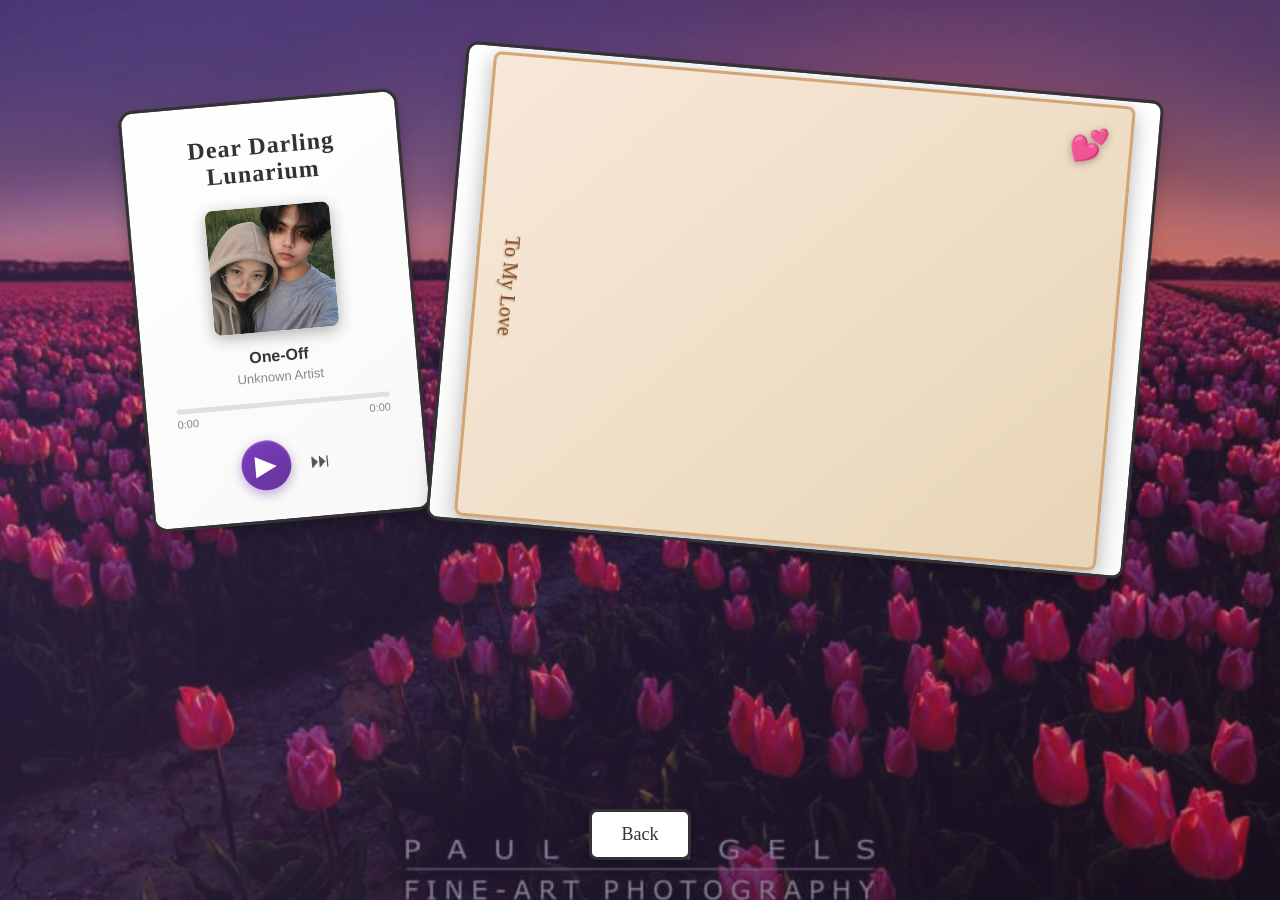
==== alapyu.html @ 800a85b3 "Anniversary" ====
<!DOCTYPE html>
<html lang="en">
<head>
    <meta charset="UTF-8">
    <meta name="viewport" content="width=device-width, initial-scale=1.0">
    <title>Your Letter Gift</title>
    <link rel="stylesheet" href="alapyu.css">
</head>
<body>
    <div class="container">
        <div class="box">
            <h2>Dear Darling Lunarium</h2>
            <div class="music-player">
                <div class="album-art">
                    <img src="image/jamnlee.jpg" alt="Album Art" id="album-art">
                </div>
                <div class="track-info">
                    <h3 id="track-name">Select a song</h3>
                    <p id="artist-name">-</p>
                </div>
                <div class="progress-container" id="progress-container">
                    <div class="progress-bar" id="progress-bar"></div>
                </div>
                <div class="time-info">
                    <span id="current-time">0:00</span>
                    <span id="duration">0:00</span>
                </div>
                <div class="controls">
<button class="control-btn prev-btn" id="prev-btn" style="display: none;">&#9198;</button>
                    <button class="control-btn play-btn" id="play-btn">&#9654;</button>
                    <button class="control-btn next-btn" id="next-btn">&#9197;</button>
                </div>
            </div>
        </div>
<div class="inner-box">
<div class="letter-container" style="display: flex; flex-direction: column; height: 100%;">
                <div class="envelope" id="envelope">
                    <div class="envelope-front">
                        <div class="envelope-seal">💕</div>
                        <div class="envelope-text">To My Love</div>
                    </div>
                </div>
                <h2 class="letter-title">My Dearest Sittie Jamellah,</h2>
                <div class="letter-box">
                    <div class="love-letter">
                        <p>My Dearest Lunarium,</p>
                        <p>     From the moment I first laid eyes on you at Robinsons Supermarket, 
                            I knew there was something incredibly special about you. That day,
                            as our paths crossed among the bustling aisles, a spark ignited 
                            within me ,a connection I couldn't quite comprehend then but have
                            come to cherish deeply.
                        </p>
                        <p>As I reflect on our journey together, I am filled with gratitude for
                            every moment we’ve shared. We've weathered storms, faced our lowest
                            points, and stood by each other when life felt heavy. It was in those 
                            challenging times that I learned the true meaning of love and partnership.
                            You were my strength when I faltered, and your laughter became the light 
                            that guided me through the dark. I will forever be thankful for your 
                            patience and understanding, even when I stumbled in providing the 
                            love and security you deserved.
                        </p>
                        <p>I acknowledge my shortcomings and the pain I’ve caused with my inconsistency
                            and mistakes. I am truly sorry for the times I let you down and for the 
                            hurt my actions brought upon us. Please know that every transgression 
                            has only deepened my desire to be better and to show you just how much
                            you mean to me. You deserve a love that is unwavering, a love that 
                            lifts you, and I am committed to being that man for you.
                        </p>
                        <p>For all the times that I hurt you darling, even those fresh ones where we had our huge fights 
                            and I said things I shouldn't have, I want you to know that I am truly sorry. 
                            I never intended to cause you pain, and it breaks my heart to think of the 
                            hurt I've caused. Please forgive me for my mistakes, and know that I am 
                            committed to learning from them and being a better partner for you.
                        </p>
                        <p>The memories we’ve created together, laughing at silly moments, teasing 
                            each other, and sharing our innermost thoughts, are treasures I hold dear.
                            Those late-night calls filled with laughter and mischief remind me of the
                            incredible bond we share. It’s those moments that make me long for a 
                            future where we can build our dreams together.
                        </p>
                        <p>I fantasize about a life where I can be the man you deserve, where we 
                            can escape to a peaceful place and create a loving home. I dream of 
                            supporting each other as we navigate life's challenges, of traveling
                            the world hand in hand, especially to the breathtaking landscapes 
                            of Switzerland. I can picture us there, surrounded by beauty, creating 
                            memories that will last a lifetime.
                        </p>
                        <p>
                            In every moment we’ve shared, I’ve come to realize that you are the one I want to
                            spend my life with. You are the one who understands me, accepts me, and loves me for who I am. I want to be the one
                            who stands by your side through thick and thin, who supports your dreams, and who loves you unconditionally. 
                            I want to be the one you can rely on, the one you can trust, and the one you can call home. 
                        </p>
                        <p>Darling, you hold my heart in your hands, and I can't bear the thought of 
                            you falling for someone else. I want to be the one you turn to for comfort,
                            for adventure, and for love. Together, let’s strive for the future we 
                            both desire. I believe in us, in our dreams, and in the love we share.
                        </p>
                        <p>With all my love and longing,</p>
                        <p>Reinz Lee, Solace</p>
                    </div>
                </div>
            </div>
        </div>
</div>

    <audio id="audio-player"></audio>

    <footer style="text-align: center; padding: 80px 20px 20px; position: fixed; bottom: 0; left: 0; right: 0; background: transparent; pointer-events: none;">

        <button onclick="window.location.href='present.html'" class="bottom-back-btn" style="pointer-events: auto;">Back</button>
    </footer>
    <script src="alapyu.js"></script>
</body>
</html>
---- alapyu.css ----
* {
  margin: 0;
  padding: 0;
  box-sizing: border-box;
}

body {
  background: linear-gradient(-45deg, #9370DB, #663399, #301934, #9370DB);
  background-size: 400% 400%;
  animation: gradientShift 25s ease infinite;

  font-family: Arial, sans-serif;
  min-height: 100vh;
  overflow-x: hidden;
  overflow-y: auto;
  padding: 20px;
  position: relative;
}

/* Tulips background */
body::before {
  content: "";
  position: fixed;
  inset: 0;
  background-image: url("image/extra.jpg");
  background-size: cover;
  background-position: center;
  opacity: 0.70;
  z-index: -1;
  pointer-events: none;
}


.container {
  animation: slideIn 1s ease-out;
}

@keyframes slideIn {
  from { opacity: 0; transform: translateY(30px); }
  to { opacity: 1; transform: translateY(0); }
}

@keyframes gradientShift {
  0% {
    background-position: 0% 50%;
  }
  50% {
    background-position: 100% 50%;
  }
  100% {
    background-position: 0% 50%;
  }
}

.box {
  border: 3px solid #333;
  padding: 30px;
  border-radius: 15px;
  box-shadow: 0 8px 16px rgba(0,0,0,0.2), 0 2px 4px rgba(0,0,0,0.1);
  background: linear-gradient(145deg, #ffffff, #f8f8f8);
  text-align: center;
  max-width: 280px;
  transform: rotate(-5deg);
}

.box h2 {
  margin: 0 0 15px 0;
  color: #5a3d6a;
  font-size: 20px;
  font-family: 'Brush Script MT', cursive;
  letter-spacing: 1px;
}




.gift-image {
  max-width: 250px;
  height: auto;
  border-radius: 15px;
  margin: 20px 0;
}

.box h2, .inner-box .sample-message, .instruction {
  margin: 0 0 20px 0;
  color: #333;
  font-size: 24px;
  font-family: 'Comic Sans MS', 'Brush Script MT', cursive;
}

.instruction {
  margin-top: 20px;
  color: #666;
  font-size: 16px;
  font-style: italic;
}

.hover-box {
  background-color: #FFF0F5;
  border: 2px solid #FF69B4;
  border-radius: 12px;
  padding: 20px;
  margin: 10px 20px;
  cursor: pointer;
  transition: all 0.3s ease;
  box-shadow: 0 4px 8px rgba(255,105,180,0.2);
  max-width: 400px;
}

.hover-box:hover {
  transform: translateY(-5px);
  box-shadow: 0 8px 20px rgba(255,105,180,0.4);
  background-color: #FFE4E1;
}

.message-content {
  opacity: 0;
  transition: opacity 0.3s ease;
}

.message-content.show {
  opacity: 1;
}

.secondary-box {
  margin-top: 20px;
  padding: 20px;
  background-color: #FFF5F5;
  border-radius: 10px;
  border-left: 4px solid #FF69B4;
}

.secondary-box h3 {
  color: #FF69B4;
  margin-bottom: 10px;
}

.back-btn {
  margin-top: 15px;
  padding: 10px 20px;
  background-color: #663399;
  color: white;
  border: none;
  border-radius: 5px;
  cursor: pointer;
  transition: background-color 0.3s;
}

.back-btn:hover {
  background-color: #663399;
}

.bottom-back-btn {
  display: block;
  margin: 40px auto 20px;
  padding: 12px 30px;
  background-color: white;
  color: #333;
  border: 3px solid #333;
  border-radius: 8px;
  cursor: pointer;
  font-size: 18px;
  font-family: 'Comic Sans MS', 'Brush Script MT', cursive;
  transition: all 0.3s ease;
  box-shadow: 0 4px 12px rgba(0,0,0,0.2);
}

.bottom-back-btn:hover {
  background-color: #663399;
  color: white;
  box-shadow: 0 6px 16px rgba(138, 13, 138, 0.6);
}

.container {
  display: flex;
  gap: 30px;
  justify-content: center;
  align-items: center;
  margin-top: 50px;
  flex-wrap: wrap;
}



.inner-box {
  background: linear-gradient(180deg, #ffffff 0%, #fafafa 100%);
  padding: 25px;
  border: 3px solid #333;
  border-radius: 12px;
  box-shadow: 0 4px 12px rgba(0, 0, 0, 0.1), 0 8px 24px rgba(0,0,0,0.08);
  max-width: 700px;
  height: 480px;
  position: relative;
  overflow: hidden;
  text-align: center;
  color: black;
  transform: rotate(5deg);
}

.letter-container {
  position: relative;
  height: 100%;
}

.envelope {
  position: absolute;
  top: 0;
  left: 0;
  width: 100%;
  height: 100%;
  cursor: grab;
  z-index: 10;
  transition: none;
}

.envelope:not(.opened) {
  top: -20px;
  height: 110%;
}

.envelope.opened {
  opacity: 1;
  z-index: 5;
  top: -130px;
  height: 65%;
  transition: all 0.8s cubic-bezier(0.25, 0.46, 0.45, 0.94);
}

.envelope-front {
  width: 100%;
  height: 100%;
  background: linear-gradient(135deg, #F8E8D9, #E8D5B7);
  border: 3px solid #D4A574;
  border-radius: 8px;
  position: relative;
  box-shadow: 0 6px 20px rgba(0,0,0,0.3);
  display: flex;
  align-items: center;
  justify-content: center;
}

.envelope-flap {
  position: absolute;
  top: -15px;
  left: 50%;
  transform: translateX(-50%);
  width: 0;
  height: 0;
  border-left: 80px solid transparent;
  border-right: 80px solid transparent;
  border-bottom: 50px solid #E8D5B7;
  filter: drop-shadow(0 2px 4px rgba(0,0,0,0.2));
}

.envelope-seal {
  position: absolute;
  top: 20px;
  right: 20px;
  font-size: 32px;
  filter: drop-shadow(0 2px 4px rgba(0,0,0,0.3));
}

.envelope-text {
  font-family: 'Brush Script MT', cursive;
  font-size: 20px;
  color: #8B4513;
  text-shadow: 1px 1px 2px rgba(0,0,0,0.3);
  writing-mode: vertical-rl;
  position: absolute;
  left: 20px;
  top: 50%;
  transform: translateY(-50%);
}

.letter-title {
  margin: 0 0 20px 0;
  font-size: 28px;
  color: #333;
  font-family: 'Comic Sans MS', 'Brush Script MT', cursive;
}

.letter-box {
  flex: 1;
  background-color: #FFF8F0;
  border: 2px dashed #D4A574;
  border-radius: 8px;
  padding: 20px;
  overflow-y: auto;
  max-height: 420px;
  scrollbar-width: thin;
  scrollbar-color: #FF69B4 #f0f0f0;
}

.letter-box::-webkit-scrollbar {
  width: 8px;
}

.letter-box::-webkit-scrollbar-track {
  background: #f0f0f0;
  border-radius: 4px;
}

.letter-box::-webkit-scrollbar-thumb {
  background: #FF69B4;
  border-radius: 4px;
}

.letter-box::-webkit-scrollbar-thumb:hover {
  background: #FF1493;
}

.love-letter {
  font-family: 'Comic Sans MS', 'Brush Script MT', cursive;
  font-size: 18px;
  line-height: 1.5;
  color: #333;
  text-align: left;
  height: auto;
  min-height: 320px;
  overflow-y: auto;
  scrollbar-width: thin;
  scrollbar-color: #FF69B4 #f0f0f0;
}

.love-letter::-webkit-scrollbar {
  width: 8px;
}

.love-letter::-webkit-scrollbar-track {
  background: #f0f0f0;
  border-radius: 4px;
}

.love-letter::-webkit-scrollbar-thumb {
  background: #FF69B4;
  border-radius: 4px;
}

.love-letter::-webkit-scrollbar-thumb:hover {
  background: #FF1493;
}

.love-letter p {
  margin: 0 0 16px 0;
}



.inner-box {
  scrollbar-width: none;
  -ms-overflow-style: none;
}

/* allow the whole page to scroll (especially on mobile/tablet) */
html, body {
  height: auto;
}


.inner-box .sample-message {
  font-size: 18px;
  line-height: 1.4;
  margin: 0;
  font-family: 'Comic Sans MS', 'Brush Script MT', cursive;
}

.music-player {
  display: flex;
  flex-direction: column;
  align-items: center;
  gap: 12px;
  margin-top: 10px;
  width: 100%;
}

.album-art img {
  width: 125px;
  height: 125px;
  border-radius: 8px;
  object-fit: cover;
  box-shadow: 0 4px 15px rgba(0,0,0,0.3);
}


.track-info {
  text-align: center;
  width: 100%;
}

.track-info h3 {
  font-size: 16px;
  color: #333;
  margin: 0;
  white-space: nowrap;
  overflow: hidden;
  text-overflow: ellipsis;
  font-family: Arial, sans-serif;
}

.track-info p {
  font-size: 13px;
  color: #888;
  margin: 4px 0 0;
  font-family: Arial, sans-serif;
}

.progress-container {
  width: 100%;
  height: 5px;
  background: #e0e0e0;
  border-radius: 5px;
  cursor: pointer;
  margin-top: 5px;
  position: relative;
}

.progress-bar {
  height: 100%;
  background: #663399;
  border-radius: 5px;
  width: 0%;
  transition: width 0.1s linear;
}

.time-info {
  display: flex;
  justify-content: space-between;
  width: 100%;
  font-size: 11px;
  color: #888;
  font-family: Arial, sans-serif;
  margin-top: -8px;
}

.controls {
  display: flex;
  align-items: center;
  gap: 15px;
  margin-top: 5px;
}

.control-btn {
  background: none;
  border: none;
  font-size: 20px;
  cursor: pointer;
  color: #555;
  transition: transform 0.2s, color 0.2s;
  padding: 5px;
  line-height: 1;
}

.control-btn:hover {
  transform: scale(1.1);
  color: #663399;
}

.play-btn {
  font-size: 28px;
  background: linear-gradient(145deg, #7a3dbf, #663399);
  color: white;
  width: 50px;
  height: 50px;
  border-radius: 50%;
  display: flex;
  align-items: center;
  justify-content: center;
  box-shadow: 0 4px 12px rgba(102, 51, 153, 0.4), inset 0 1px 2px rgba(255,255,255,0.3);
  border: none;
}

.play-btn:hover {
  background: linear-gradient(145deg, #8b4dcf, #7a3dbf);
  transform: scale(1.05);
  color: white;
  box-shadow: 0 6px 16px rgba(102, 51, 153, 0.5);
}

/* Tablet View Optimization (768px - 1024px) */
@media (min-width: 768px) and (max-width: 1024px) {
  .box {
    max-width: 350px;
    padding: 28px;
    transform: rotate(-3deg);
  }



  .box h2 {
    font-size: 22px;
  }

  .album-art img {
    width: 160px;
    height: 160px;
  }

  .inner-box {
    max-width: 85%;
    height: auto;
    min-height: 480px;
    transform: rotate(3deg);
  }

  .letter-title {
    font-size: 30px;
  }

  .letter-box {
    max-height: 450px;
  }

  .love-letter {
    font-size: 19px;
    min-height: 350px;
  }

  .container {
    gap: 25px;
    margin-top: 40px;
  }

  .bottom-back-btn {
    padding: 14px 35px;
    font-size: 20px;
  }

  .controls {
    gap: 20px;
  }

  .play-btn {
    width: 55px;
    height: 55px;
    font-size: 32px;
  }
}

/* iPad Landscape Optimization */
@media (min-width: 768px) and (max-width: 1024px) and (orientation: landscape) {
  body {
    padding: 12px;
    overflow: auto;
  }

  .container {
    margin-top: 20px;
    gap: 18px;
    flex-wrap: nowrap;
    align-items: flex-start;
  }

  .box {
    max-width: 320px;
    padding: 22px;
    transform: rotate(-2deg);
  }

  .box h2 {
    font-size: 18px;
    line-height: 1.2;
  }

  .music-player {
    margin-top: 0;
  }

  .album-art img {
    width: 120px;
    height: 120px;
  }

  .track-info h3 {
    font-size: 14px;
  }

  .track-info p {
    font-size: 12px;
  }

  .inner-box {
    max-width: 62vw;
    min-height: 420px;
    height: auto;
    transform: rotate(2deg);
    overflow: hidden;
  }

  .letter-title {
    font-size: 22px;
    margin-bottom: 12px;
  }

  .letter-box {
    max-height: 62vh;
    padding: 14px;
  }

  .love-letter {
    font-size: 16px;
    min-height: 280px;
  }

  .bottom-back-btn {
    padding: 12px 22px;
    font-size: 18px;
  }

  /* smoother interactions */
  .envelope {
    touch-action: pan-y;
    user-select: none;
  }

  .control-btn {
    -webkit-tap-highlight-color: transparent;
    user-select: none;
  }
}
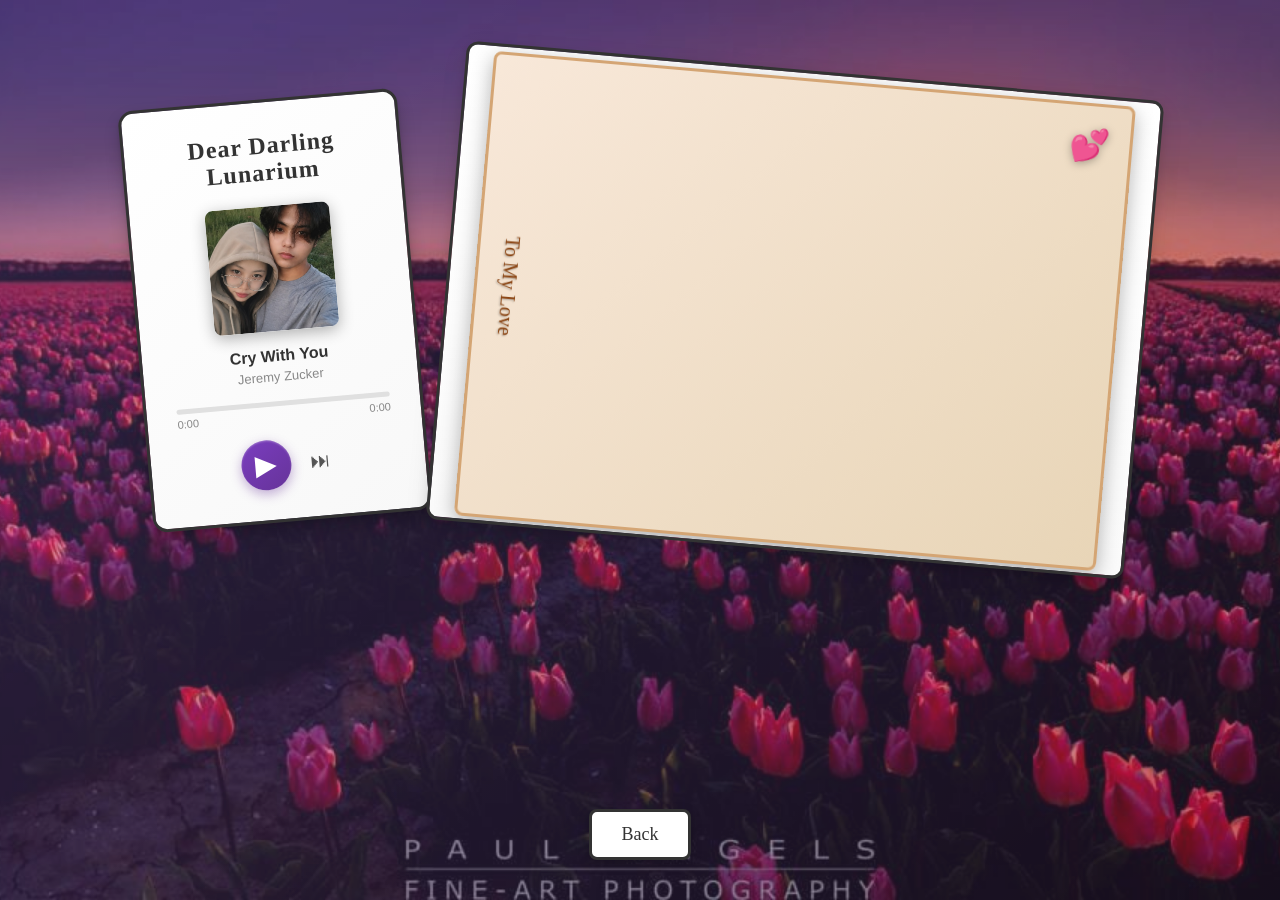
==== commit 9bc09f2a: "Update alapyu.html" ====
--- a/alapyu.html
+++ b/alapyu.html
@@ -3,7 +3,7 @@
 <head>
     <meta charset="UTF-8">
     <meta name="viewport" content="width=device-width, initial-scale=1.0">
-    <title>Your Letter Gift</title>
+    <title>Letter Gift</title>
     <link rel="stylesheet" href="alapyu.css">
 </head>
 <body>
